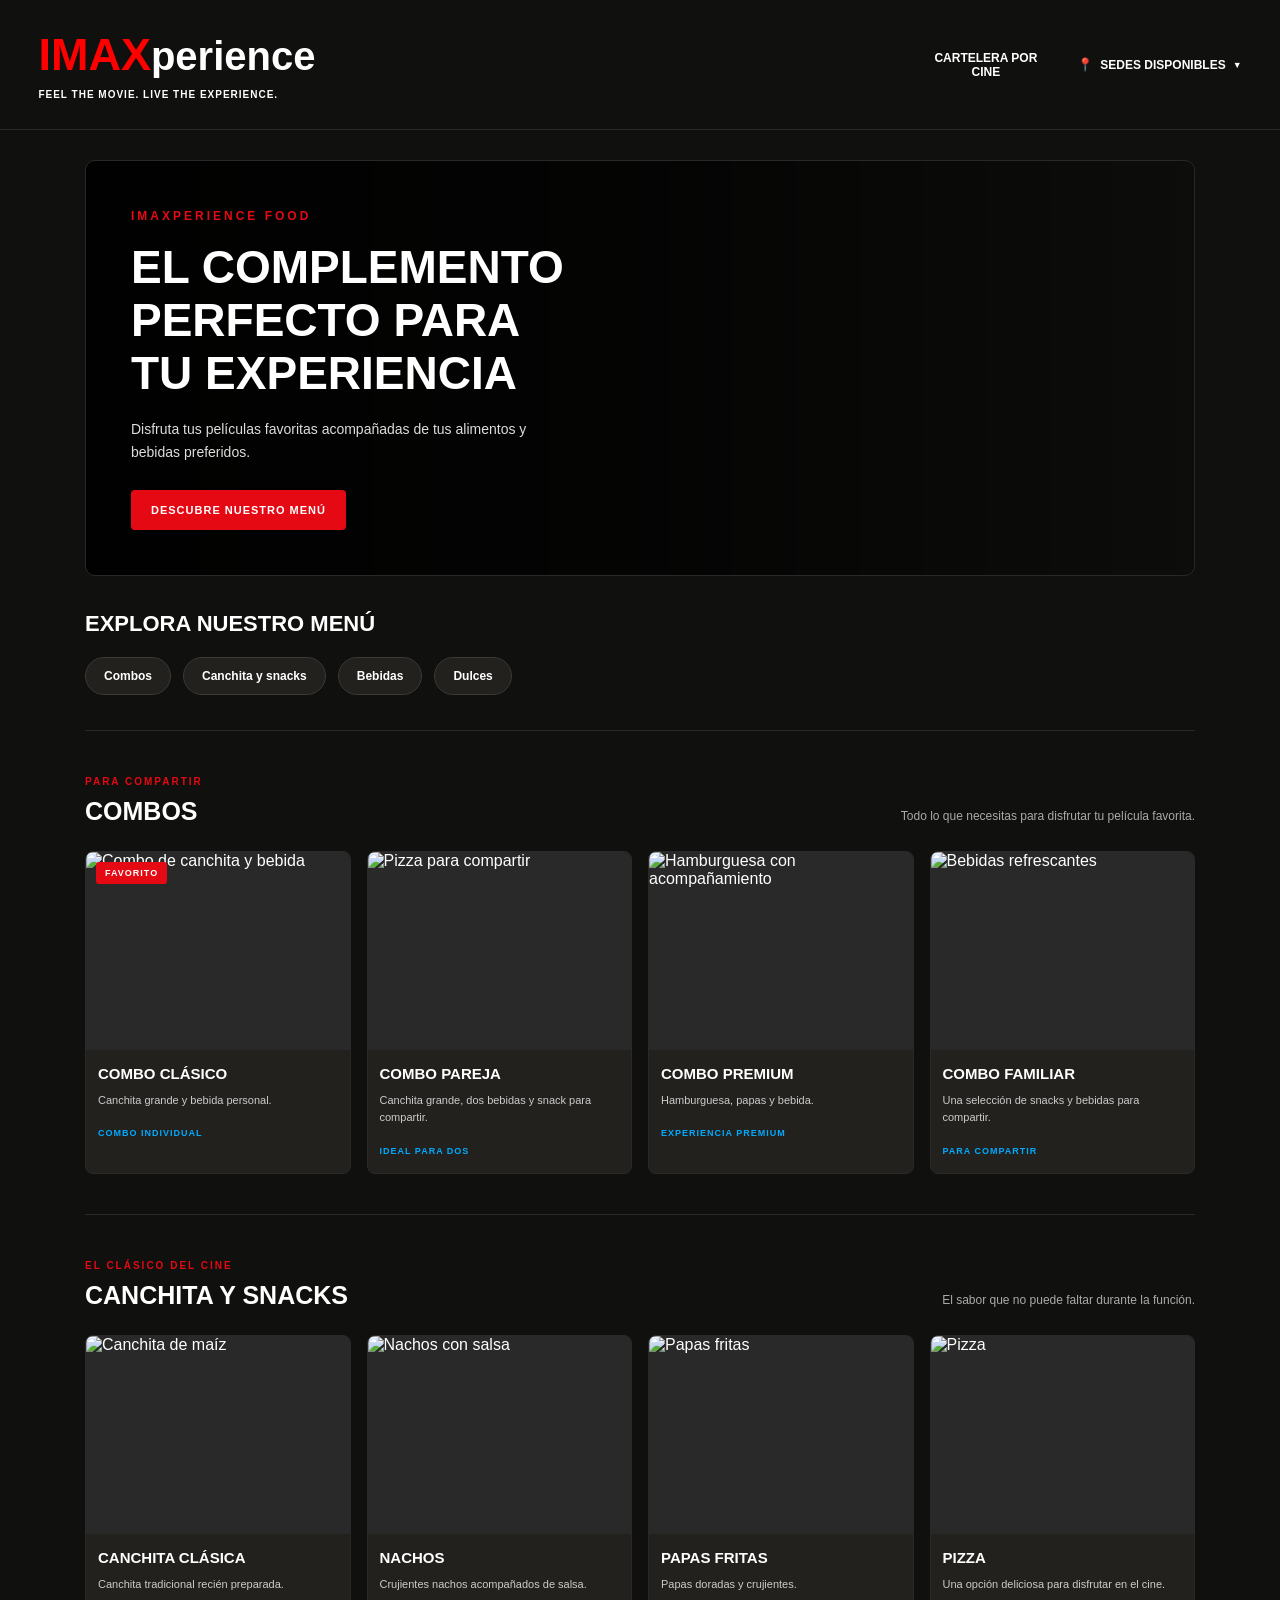
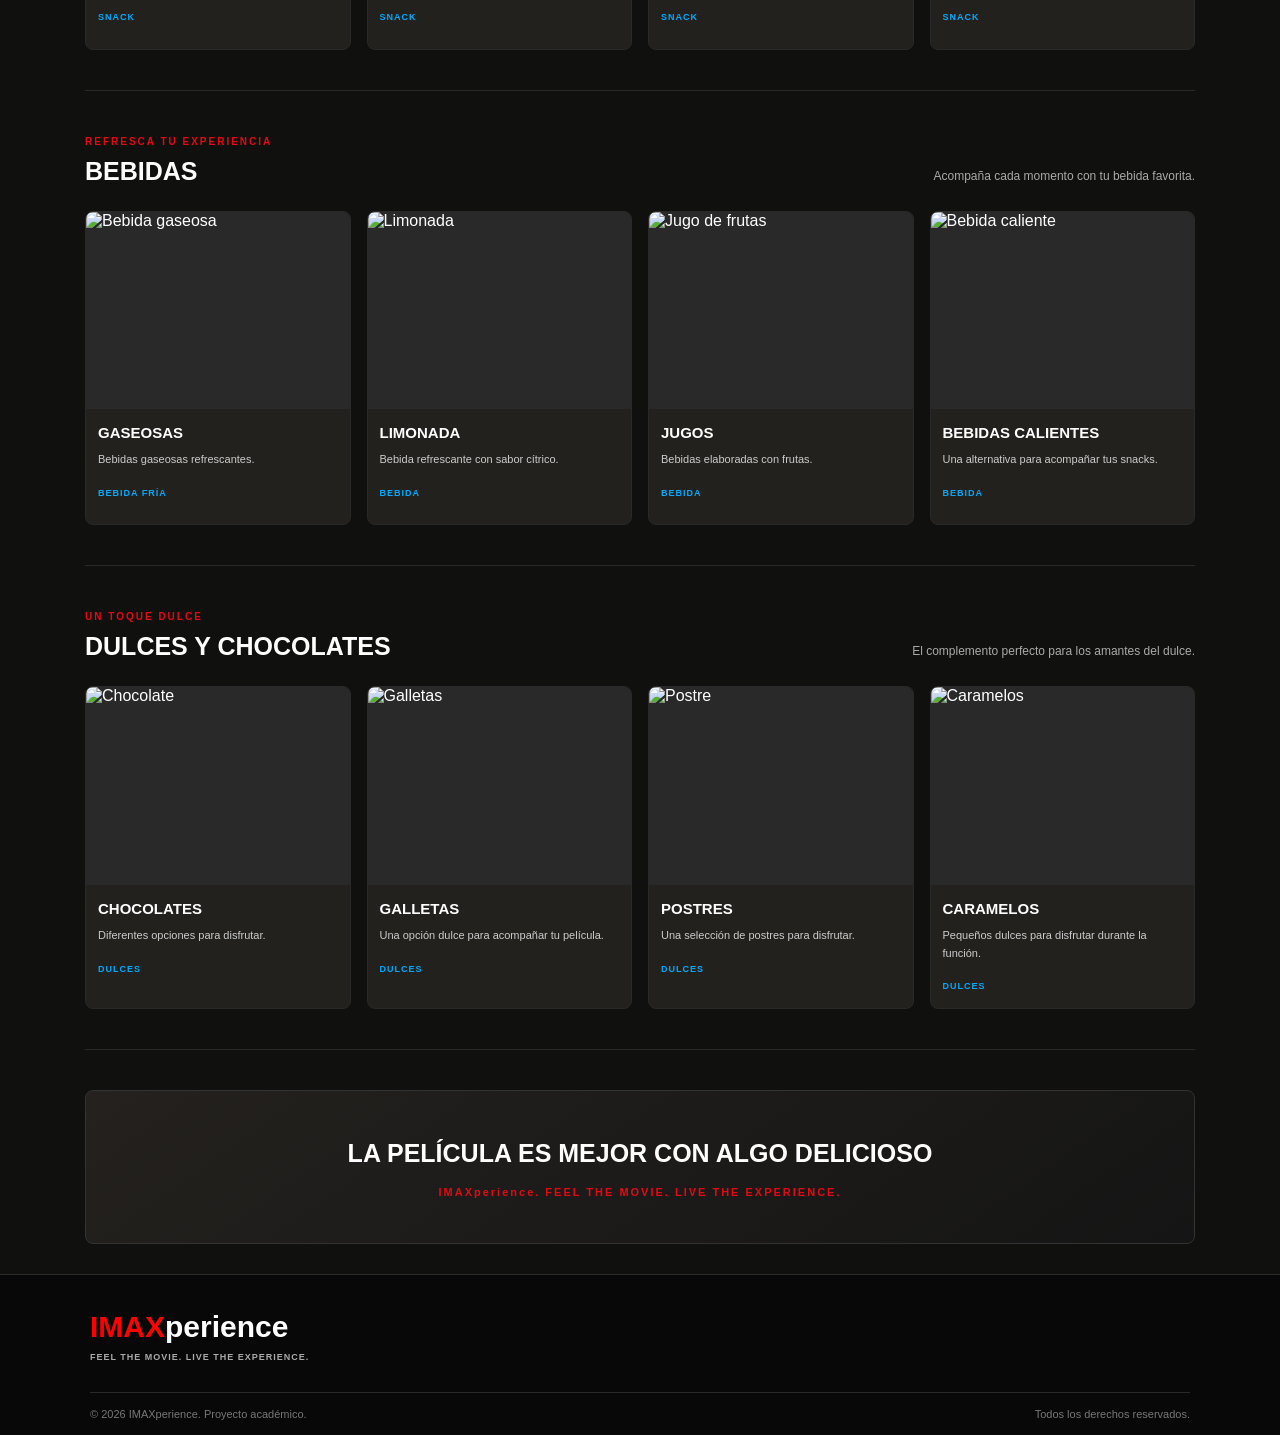
==== html/bebidas-alimentos.html @ a9de7a07 "Version 1.0" ====
<!DOCTYPE html>
<html lang="es">

<head>
    <meta charset="UTF-8">
    <meta name="viewport" content="width=device-width, initial-scale=1.0">
    <title>IMAXperience - Alimentos y Bebidas</title>
    <link rel="stylesheet" href="/css/style2.css">
    <link rel="icon" type="image/png"href="https://cdn-icons-png.flaticon.com/512/12941/12941000.png">
</head>

<body>

    <!--ENCABEZADO PRINCIPAL -->

    <header>

        <!-- LOGOTIPO -->
        <div class="logo">
            IMAX<span>perience</span>
            <small>FEEL THE MOVIE. LIVE THE EXPERIENCE.</small>
        </div>

        <!-- MENU DE NAVEGACION -->
        <nav aria-label="Menú principal">

            <a href="/html/index.html">
                CARTELERA POR<br>CINE
            </a>

            <!-- MENU DE SEDES -->
            <div class="menu-sedes">

                <details>

                    <summary>
                        <span class="ubicacion-icono">📍</span>
                        SEDES DISPONIBLES
                        <span class="flecha">▼</span>
                    </summary>

                    <ul class="lista-sedes">

                        <li>
                            <a href="../index.html#cartelera">
                                Sede Mallplaza Comas
                            </a>
                        </li>

                        <li>
                            <a href="../index.html#cartelera">
                                Sede Plaza Norte
                            </a>
                        </li>

                        <li>
                            <a href="../index.html#cartelera">
                                Sede Jockey Plaza
                            </a>
                        </li>

                        <li>
                            <a href="../index.html#cartelera">
                                Sede San Miguel
                            </a>
                        </li>

                    </ul>

                </details>

            </div>

        </nav>

    </header>


    <!-- CONTENIDO PRINCIPAL -->

    <main>

        <!-- BANNER PRINCIPAL -->
        <section class="banner">

            <div class="banner-contenido">

                <span class="etiqueta-banner">
                    IMAXPERIENCE FOOD
                </span>

                <h1>
                    EL COMPLEMENTO<br>
                    PERFECTO PARA<br>
                    TU EXPERIENCIA
                </h1>

                <p>
                    Disfruta tus películas favoritas acompañadas
                    de tus alimentos y bebidas preferidos.
                </p>

                <a href="#combos" class="boton-banner">
                    DESCUBRE NUESTRO MENÚ
                </a>

            </div>

        </section>


        <!-- NAVEGACION DE CATEGORIAS -->
        <section class="categorias">

            <h2>Explora nuestro menú</h2>

            <div class="categorias-lista">

                <a href="#combos">Combos</a>

                <a href="#canchita">Canchita y snacks</a>

                <a href="#bebidas">Bebidas</a>

                <a href="#dulces">Dulces</a>

            </div>

        </section>


        <!-- COMBOS -->

        <section class="seccion-menu" id="combos">

            <div class="encabezado-seccion">

                <div>
                    <span class="subtitulo">PARA COMPARTIR</span>
                    <h2>Combos</h2>
                </div>

                <p>
                    Todo lo que necesitas para disfrutar
                    tu película favorita.
                </p>

            </div>


            <div class="productos-grid">

                <!-- COMBO 1 -->
                <article class="producto">

                    <div class="producto-imagen">

                        <img
                            src="https://i.ibb.co/LdjCtdjN/Combo-IMAXperience-Palomitas-y-Refresco.png"
                            alt="Combo de canchita y bebida">

                        <span class="etiqueta-producto">
                            FAVORITO
                        </span>

                    </div>

                    <div class="producto-info">

                        <h3>Combo Clásico</h3>

                        <p>
                            Canchita grande y bebida personal.
                        </p>

                        <span class="producto-tipo">
                            COMBO INDIVIDUAL
                        </span>

                    </div>

                </article>


                <!-- COMBO 2 -->
                <article class="producto">

                    <div class="producto-imagen">

                        <img
                            src="https://i.ibb.co/ksWLN8v4/Screenshot-1.png"
                            alt="Pizza para compartir">

                    </div>

                    <div class="producto-info">

                        <h3>Combo Pareja</h3>

                        <p>
                            Canchita grande, dos bebidas y snack para compartir.
                        </p>

                        <span class="producto-tipo">
                            IDEAL PARA DOS
                        </span>

                    </div>

                </article>


                <!-- COMBO 3 -->
                <article class="producto">

                    <div class="producto-imagen">

                        <img
                            src="https://i.ibb.co/hJP3fN9D/Screenshot-2.png"
                            alt="Hamburguesa con acompañamiento">

                    </div>

                    <div class="producto-info">

                        <h3>Combo Premium</h3>

                        <p>
                            Hamburguesa, papas y bebida.
                        </p>

                        <span class="producto-tipo">
                            EXPERIENCIA PREMIUM
                        </span>

                    </div>

                </article>


                <!-- COMBO 4 -->
                <article class="producto">

                    <div class="producto-imagen">

                        <img
                            src="https://i.ibb.co/QsgWqzt/Screenshot-3.png"
                            alt="Bebidas refrescantes">

                    </div>

                    <div class="producto-info">

                        <h3>Combo Familiar</h3>

                        <p>
                            Una selección de snacks y bebidas para compartir.
                        </p>

                        <span class="producto-tipo">
                            PARA COMPARTIR
                        </span>

                    </div>

                </article>

            </div>

        </section>


        <!-- CANCHITA Y SNACK -->

        <section class="seccion-menu" id="canchita">

            <div class="encabezado-seccion">

                <div>
                    <span class="subtitulo">EL CLÁSICO DEL CINE</span>
                    <h2>Canchita y snacks</h2>
                </div>

                <p>
                    El sabor que no puede faltar
                    durante la función.
                </p>

            </div>


            <div class="productos-grid">

                <!-- PRODUCTO 1 -->
                <article class="producto">

                    <div class="producto-imagen">

                        <img
                            src="https://i.ibb.co/7JL54kq8/Screenshot-4.png"
                            alt="Canchita de maíz">

                    </div>

                    <div class="producto-info">

                        <h3>Canchita Clásica</h3>

                        <p>
                            Canchita tradicional recién preparada.
                        </p>

                        <span class="producto-tipo">
                            SNACK
                        </span>

                    </div>

                </article>


                <!-- PRODUCTO 2 -->
                <article class="producto">

                    <div class="producto-imagen">

                        <img
                            src="https://i.ibb.co/xtQ4vH1g/Screenshot-7.png"
                            alt="Nachos con salsa">

                    </div>

                    <div class="producto-info">

                        <h3>Nachos</h3>

                        <p>
                            Crujientes nachos acompañados de salsa.
                        </p>

                        <span class="producto-tipo">
                            SNACK
                        </span>

                    </div>

                </article>


                <!-- PRODUCTO 3 -->
                <article class="producto">

                    <div class="producto-imagen">

                        <img
                            src="https://i.ibb.co/Jw9P4fLy/Screenshot-6.png"
                            alt="Papas fritas">

                    </div>

                    <div class="producto-info">

                        <h3>Papas fritas</h3>

                        <p>
                            Papas doradas y crujientes.
                        </p>

                        <span class="producto-tipo">
                            SNACK
                        </span>

                    </div>

                </article>


                <!-- PRODUCTO 4 -->
                <article class="producto">

                    <div class="producto-imagen">

                        <img
                            src="https://i.ibb.co/M5V0fXKR/Screenshot-5.png"
                            alt="Pizza">

                    </div>

                    <div class="producto-info">

                        <h3>Pizza</h3>

                        <p>
                            Una opción deliciosa para disfrutar en el cine.
                        </p>

                        <span class="producto-tipo">
                            SNACK
                        </span>

                    </div>

                </article>

            </div>

        </section>


        <!-- BEBIDAS -->

        <section class="seccion-menu" id="bebidas">

            <div class="encabezado-seccion">

                <div>
                    <span class="subtitulo">REFRESCA TU EXPERIENCIA</span>
                    <h2>Bebidas</h2>
                </div>

                <p>
                    Acompaña cada momento con tu bebida favorita.
                </p>

            </div>


            <div class="productos-grid">

                <!-- BEBIDA 1 -->
                <article class="producto">

                    <div class="producto-imagen">

                        <img
                            src="https://media.istockphoto.com/id/477567550/es/foto/bebidas-helada.jpg?s=612x612&w=0&k=20&c=utvO5blVI8Ti37mn4vHsxxDo5ZvWlQO1RV6mh5e_Uvs="
                            alt="Bebida gaseosa">

                    </div>

                    <div class="producto-info">

                        <h3>Gaseosas</h3>

                        <p>
                            Bebidas gaseosas refrescantes.
                        </p>

                        <span class="producto-tipo">
                            BEBIDA FRÍA
                        </span>

                    </div>

                </article>


                <!-- BEBIDA 2 -->
                <article class="producto">

                    <div class="producto-imagen">

                        <img
                            src="https://encrypted-tbn0.gstatic.com/images?q=tbn:ANd9GcS3Hx197OhTMDud2_mzfgiNS9i6Vp8tEbKFYX1eVV7R6Q&s=10"
                            alt="Limonada">

                    </div>

                    <div class="producto-info">

                        <h3>Limonada</h3>

                        <p>
                            Bebida refrescante con sabor cítrico.
                        </p>

                        <span class="producto-tipo">
                            BEBIDA
                        </span>

                    </div>

                </article>


                <!-- BEBIDA 3 -->
                <article class="producto">

                    <div class="producto-imagen">

                        <img
                            src="https://dayamineral.pe/wp-content/uploads/2020/08/4_1070-3.jpg"
                            alt="Jugo de frutas">

                    </div>

                    <div class="producto-info">

                        <h3>Jugos</h3>

                        <p>
                            Bebidas elaboradas con frutas.
                        </p>

                        <span class="producto-tipo">
                            BEBIDA
                        </span>

                    </div>

                </article>


                <!-- BEBIDA 4 -->
                <article class="producto">

                    <div class="producto-imagen">

                        <img
                            src="https://images.unsplash.com/photo-1517701604599-bb29b565090c?w=700"
                            alt="Bebida caliente">

                    </div>

                    <div class="producto-info">

                        <h3>Bebidas calientes</h3>

                        <p>
                            Una alternativa para acompañar tus snacks.
                        </p>

                        <span class="producto-tipo">
                            BEBIDA
                        </span>

                    </div>

                </article>

            </div>

        </section>


        <!-- DULCES -->

        <section class="seccion-menu" id="dulces">

            <div class="encabezado-seccion">

                <div>
                    <span class="subtitulo">UN TOQUE DULCE</span>
                    <h2>Dulces y chocolates</h2>
                </div>

                <p>
                    El complemento perfecto para los amantes del dulce.
                </p>

            </div>


            <div class="productos-grid">

                <!-- DULCE 1 -->
                <article class="producto">

                    <div class="producto-imagen">

                        <img
                            src="https://chocolatedecanarias.es/wp-content/uploads/2023/10/hersheys-chocolate.jpg"
                            alt="Chocolate">

                    </div>

                    <div class="producto-info">

                        <h3>Chocolates</h3>

                        <p>
                            Diferentes opciones para disfrutar.
                        </p>

                        <span class="producto-tipo">
                            DULCES
                        </span>

                    </div>

                </article>


                <!-- DULCE 2 -->
                <article class="producto">

                    <div class="producto-imagen">

                        <img
                            src="https://images.unsplash.com/photo-1499636136210-6f4ee915583e?w=700"
                            alt="Galletas">

                    </div>

                    <div class="producto-info">

                        <h3>Galletas</h3>

                        <p>
                            Una opción dulce para acompañar tu película.
                        </p>

                        <span class="producto-tipo">
                            DULCES
                        </span>

                    </div>

                </article>


                <!-- DULCE 3 -->
                <article class="producto">

                    <div class="producto-imagen">

                        <img
                            src="https://images.unsplash.com/photo-1488477181946-6428a0291777?w=700"
                            alt="Postre">

                    </div>

                    <div class="producto-info">

                        <h3>Postres</h3>

                        <p>
                            Una selección de postres para disfrutar.
                        </p>

                        <span class="producto-tipo">
                            DULCES
                        </span>

                    </div>

                </article>


                <!-- DULCE 4 -->
                <article class="producto">

                    <div class="producto-imagen">

                        <img
                            src="https://lix.li/zgCMP"
                            alt="Caramelos">

                    </div>

                    <div class="producto-info">

                        <h3>Caramelos</h3>

                        <p>
                            Pequeños dulces para disfrutar durante la función.
                        </p>

                        <span class="producto-tipo">
                            DULCES
                        </span>

                    </div>

                </article>

            </div>

        </section>


        <!-- MENSAJE FINAL -->
        <section class="mensaje-final">

            <h2>LA PELÍCULA ES MEJOR CON ALGO DELICIOSO</h2>

            <p>
                IMAXperience. FEEL THE MOVIE. LIVE THE EXPERIENCE.
            </p>

        </section>

    </main>


    <!-- PIE DE PAGINA -->

    <footer>

        <div class="footer-contenido">

            <div class="footer-logo">
                IMAX<span>perience</span>

                <p>FEEL THE MOVIE. LIVE THE EXPERIENCE.</p>
            </div>

        </div>

        <div class="footer-inferior">

            <p>© 2026 IMAXperience. Proyecto académico.</p>

            <p>Todos los derechos reservados.</p>

        </div>

    </footer>

</body>
</html>
---- css/style2.css ----
/* CONFIGURACION GENERAL */

* {
    margin: 0;
    padding: 0;
    box-sizing: border-box;
}

html {
    scroll-behavior: smooth;
}

body {
    background-color: #10100e;
    color: white;
    font-family: Arial, Helvetica, sans-serif;
    overflow-x: hidden;
}

img {
    max-width: 100%;
    display: block;
}

a {
    -webkit-tap-highlight-color: transparent;
}


/* ENCABEZADO */

header {
    width: 100%;
    min-height: 130px;
    padding: 20px 3%;

    display: flex;
    align-items: center;
    justify-content: space-between;

    border-bottom: 1px solid #292929;

    position: relative;
    z-index: 100;

    gap: 25px;
}


/* LOGOTIPO*/

.logo {
    color: red;
    font-size: 45px;
    font-weight: bold;
    white-space: nowrap;
}

.logo span {
    color: white;
    font-size: 40px;
}

.logo small {
    display: block;
    color: white;
    font-size: 10px;
    letter-spacing: 1px;
    margin-top: 8px;
}


/* MENU PRINCIPAL */

nav {
    display: flex;
    align-items: center;
    justify-content: center;
    gap: 40px;
}

nav > a {
    color: white;
    text-decoration: none;

    font-size: 12px;
    font-weight: bold;
    text-align: center;
    text-transform: uppercase;

    transition: color 0.3s ease,
                transform 0.3s ease;
}

nav > a:hover,
nav > a.activo {
    color: #00aaff;
}

nav > a:hover {
    transform: translateY(-2px);
}

nav > a:focus-visible {
    outline: 2px solid #00aaff;
    outline-offset: 5px;
}


/* MENU DE SEDES */

.menu-sedes {
    position: relative;
}

.menu-sedes summary {
    list-style: none;
    cursor: pointer;

    color: white;
    font-size: 12px;
    font-weight: bold;
    text-align: center;

    display: flex;
    align-items: center;
    justify-content: center;
    gap: 7px;

    transition: color 0.3s ease;
}

.menu-sedes summary::-webkit-details-marker {
    display: none;
}

.menu-sedes summary::marker {
    content: "";
}

.menu-sedes summary:hover {
    color: #00aaff;
}

.ubicacion-icono {
    font-size: 13px;
}

.flecha {
    font-size: 9px;
    transition: transform 0.3s ease;
}

.menu-sedes details[open] .flecha {
    transform: rotate(180deg);
}

.lista-sedes {
    position: absolute;
    top: calc(100% + 15px);
    right: 0;

    width: 230px;

    background-color: #22211e;
    border: 1px solid #393939;
    border-radius: 7px;

    list-style: none;
    padding: 6px;

    box-shadow: 0 8px 20px rgba(0, 0, 0, 0.5);

    z-index: 200;
}

.lista-sedes li {
    width: 100%;
}

.lista-sedes li a {
    display: block;
    padding: 12px 10px;

    color: white;
    text-decoration: none;

    font-size: 12px;
    font-weight: bold;

    border-radius: 4px;

    transition: background-color 0.3s ease,
                color 0.3s ease;
}

.lista-sedes li a:hover {
    background-color: #333;
    color: #00aaff;
}


/* CONTENIDO PRINCIPAL */

main {
    width: 100%;
    max-width: 1150px;

    margin: 0 auto;
    padding: 30px 20px;
}


/* BANNER PRINCIPAL */

.banner {
    min-height: 380px;

    display: flex;
    align-items: center;

    padding: 45px;

    border-radius: 10px;
    overflow: hidden;

    background:
        linear-gradient(
            90deg,
            rgba(0, 0, 0, 0.95) 0%,
            rgba(0, 0, 0, 0.75) 50%,
            rgba(0, 0, 0, 0.2) 100%
        ),
        url("https://images.unsplash.com/photo-1489599849927-2ee91cede3ba?w=1600")
        center / cover no-repeat;

    border: 1px solid #292929;
}

.banner-contenido {
    max-width: 550px;
}

.etiqueta-banner {
    display: inline-block;

    color: #e50914;
    font-size: 12px;
    font-weight: bold;
    letter-spacing: 3px;

    margin-bottom: 18px;
}

.banner h1 {
    font-size: clamp(28px, 4vw, 46px);
    line-height: 1.15;
    font-weight: 900;

    margin-bottom: 18px;
}

.banner p {
    color: #ddd;
    font-size: 14px;
    line-height: 1.7;

    max-width: 430px;
    margin-bottom: 25px;
}

.boton-banner {
    display: inline-block;

    background-color: #e50914;
    color: white;

    text-decoration: none;
    font-size: 11px;
    font-weight: bold;
    letter-spacing: 1px;

    padding: 14px 20px;
    border-radius: 4px;

    transition: background-color 0.3s ease,
                transform 0.3s ease;
}

.boton-banner:hover {
    background-color: #b20710;
    transform: translateY(-3px);
}


/* CATEGORIAS */

.categorias {
    padding: 35px 0;

    border-bottom: 1px solid #292929;
}

.categorias h2 {
    font-size: 22px;
    text-transform: uppercase;
    margin-bottom: 20px;
}

.categorias-lista {
    display: flex;
    flex-wrap: wrap;
    gap: 12px;
}

.categorias-lista a {
    display: inline-block;

    padding: 11px 18px;

    color: white;
    background-color: #22211e;

    border: 1px solid #393939;
    border-radius: 25px;

    text-decoration: none;
    font-size: 12px;
    font-weight: bold;

    transition: background-color 0.3s ease,
                border-color 0.3s ease;
}

.categorias-lista a:hover {
    background-color: #e50914;
    border-color: #e50914;
}


/* SECCIONES DEL MENU*/

.seccion-menu {
    padding: 40px 0;

    border-bottom: 1px solid #292929;

    scroll-margin-top: 20px;
}

.encabezado-seccion {
    display: flex;
    justify-content: space-between;
    align-items: flex-end;

    gap: 20px;

    margin-bottom: 25px;
}

.subtitulo {
    color: #e50914;
    font-size: 10px;
    font-weight: bold;
    letter-spacing: 2px;
}

.encabezado-seccion h2 {
    font-size: 25px;
    text-transform: uppercase;
    margin-top: 8px;
}

.encabezado-seccion p {
    color: #aaa;
    font-size: 12px;
    line-height: 1.6;

    max-width: 300px;
    text-align: right;
}


/* GRID DE PRODUCTOS */

.productos-grid {
    display: grid;

    grid-template-columns: repeat(4, minmax(0, 1fr));

    gap: 22px 16px;
}


/* TARJETAS DE PRODUCTOS */

.producto {
    background-color: #22211e;

    border: 1px solid #292929;
    border-radius: 8px;

    overflow: hidden;

    transition: transform 0.3s ease,
                box-shadow 0.3s ease,
                border-color 0.3s ease;
}

.producto:hover {
    transform: translateY(-5px);

    border-color: #444;

    box-shadow: 0 10px 25px rgba(0, 0, 0, 0.4);
}


/* IMAGEN DEL PRODUCTO */

.producto-imagen {
    width: 100%;
    aspect-ratio: 4 / 3;

    position: relative;
    overflow: hidden;

    background-color: #292929;
}

.producto-imagen img {
    width: 100%;
    height: 100%;

    object-fit: cover;
    object-position: center;

    transition: transform 0.4s ease;
}

.producto:hover .producto-imagen img {
    transform: scale(1.06);
}


/* ETIQUETA DEL PRODUCTO*/

.etiqueta-producto {
    position: absolute;

    top: 10px;
    left: 10px;

    background-color: #e50914;
    color: white;

    padding: 6px 9px;

    font-size: 9px;
    font-weight: bold;
    letter-spacing: 1px;

    border-radius: 3px;
}


/* INFORMACION DEL PRODUCTO*/

.producto-info {
    padding: 15px 12px;
    min-height: 115px;
}

.producto-info h3 {
    font-size: 15px;
    text-transform: uppercase;

    margin-bottom: 10px;
}

.producto-info p {
    color: #ccc;
    font-size: 11px;
    line-height: 1.6;

    margin-bottom: 13px;
}

.producto-tipo {
    display: inline-block;

    color: #00aaff;

    font-size: 9px;
    font-weight: bold;
    letter-spacing: 1px;
}


/* MENSAJE FINAL */

.mensaje-final {
    margin-top: 40px;
    padding: 45px 20px;

    background: linear-gradient(145deg, #24211e, #151515);

    border: 1px solid #333;
    border-radius: 8px;

    text-align: center;
}

.mensaje-final h2 {
    font-size: clamp(17px, 3vw, 25px);
    line-height: 1.4;

    margin-bottom: 15px;
}

.mensaje-final p {
    color: #e50914;
    font-size: 11px;
    font-weight: bold;
    letter-spacing: 2px;
}


/* PIE DE PAGINA */

footer {
    background-color: #080808;
    border-top: 1px solid #292929;

    padding: 35px 5% 15px;
}

.footer-contenido {
    max-width: 1100px;
    margin: 0 auto;

    display: flex;
    justify-content: space-between;
    align-items: center;

    gap: 30px;
}

.footer-logo {
    color: red;
    font-size: 30px;
    font-weight: bold;
}

.footer-logo span {
    color: white;
}

.footer-logo p {
    color: #aaa;
    font-size: 9px;
    letter-spacing: 1px;
    margin-top: 8px;
}

.footer-enlaces {
    display: flex;
    flex-wrap: wrap;
    gap: 20px;
}

.footer-enlaces a {
    color: #ccc;
    text-decoration: none;
    font-size: 12px;

    transition: color 0.3s ease;
}

.footer-enlaces a:hover {
    color: #e50914;
}

.footer-inferior {
    max-width: 1100px;
    margin: 30px auto 0;

    padding-top: 15px;

    border-top: 1px solid #292929;

    display: flex;
    justify-content: space-between;
    gap: 15px;
    flex-wrap: wrap;
}

.footer-inferior p {
    color: #777;
    font-size: 11px;
}


/* RESPONSIVE - TABLETS*/

@media (max-width: 900px) {

    header {
        flex-wrap: wrap;
        justify-content: center;
        gap: 25px;
    }

    nav {
        gap: 25px;
        flex-wrap: wrap;
    }

    .productos-grid {
        grid-template-columns: repeat(3, minmax(0, 1fr));
    }

    .banner {
        min-height: 340px;
    }

}


/* RESPONSIVE - CELULARES */

@media (max-width: 650px) {

    header {
        flex-direction: column;
        align-items: center;

        gap: 25px;
        padding: 20px 15px;
    }

    .logo {
        font-size: 40px;
        text-align: center;
    }

    .logo span {
        font-size: 35px;
    }

    .logo small {
        font-size: 9px;
    }

    nav {
        width: 100%;

        display: flex;
        flex-wrap: wrap;

        justify-content: center;
        align-items: center;

        gap: 20px;
    }

    nav > a {
        font-size: 10px;
    }

    .menu-sedes {
        width: 100%;
        display: flex;
        justify-content: center;
    }

    .menu-sedes summary {
        font-size: 11px;
    }

    .lista-sedes {
        width: min(260px, 90vw);

        right: 50%;
        transform: translateX(50%);

        top: calc(100% + 12px);
    }

    main {
        width: calc(100% - 24px);
        padding: 20px 0;
    }

    .banner {
        min-height: 350px;
        padding: 25px 20px;
        background-position: center;
    }

    .banner h1 {
        font-size: 30px;
    }

    .banner p {
        font-size: 12px;
    }

    .categorias {
        padding: 25px 0;
    }

    .categorias h2 {
        font-size: 19px;
    }

    .categorias-lista {
        gap: 9px;
    }

    .categorias-lista a {
        font-size: 10px;
        padding: 10px 13px;
    }

    .encabezado-seccion {
        flex-direction: column;
        align-items: flex-start;
        gap: 10px;
    }

    .encabezado-seccion h2 {
        font-size: 21px;
    }

    .encabezado-seccion p {
        text-align: left;
    }

    .productos-grid {
        grid-template-columns: repeat(2, minmax(0, 1fr));
        gap: 18px 12px;
    }

    .producto-info {
        padding: 12px 9px;
    }

    .producto-info h3 {
        font-size: 12px;
    }

    .producto-info p {
        font-size: 10px;
    }

    .mensaje-final {
        padding: 30px 15px;
    }

    .footer-contenido {
        flex-direction: column;
        align-items: flex-start;
    }

    .footer-enlaces {
        gap: 15px;
    }

}


/* RESPONSIVE - CELULARES PEQUEÑOS */

@media (max-width: 400px) {

    .logo {
        font-size: 34px;
    }

    .logo span {
        font-size: 30px;
    }

    .banner {
        min-height: 320px;
        padding: 20px 15px;
    }

    .banner h1 {
        font-size: 25px;
    }

    .banner p {
        font-size: 11px;
    }

    .productos-grid {
        grid-template-columns: repeat(2, minmax(0, 1fr));
        gap: 14px 9px;
    }

    .producto-info {
        padding: 10px 7px;
    }

    .producto-info h3 {
        font-size: 10px;
    }

    .producto-info p {
        font-size: 9px;
    }

    .producto-tipo {
        font-size: 8px;
    }

    .footer-inferior {
        flex-direction: column;
    }

}


/* ACCESIBILIDAD*/

@media (prefers-reduced-motion: reduce) {

    *,
    *::before,
    *::after {
        scroll-behavior: auto !important;
        transition-duration: 0.01ms !important;
        animation-duration: 0.01ms !important;
    }

}
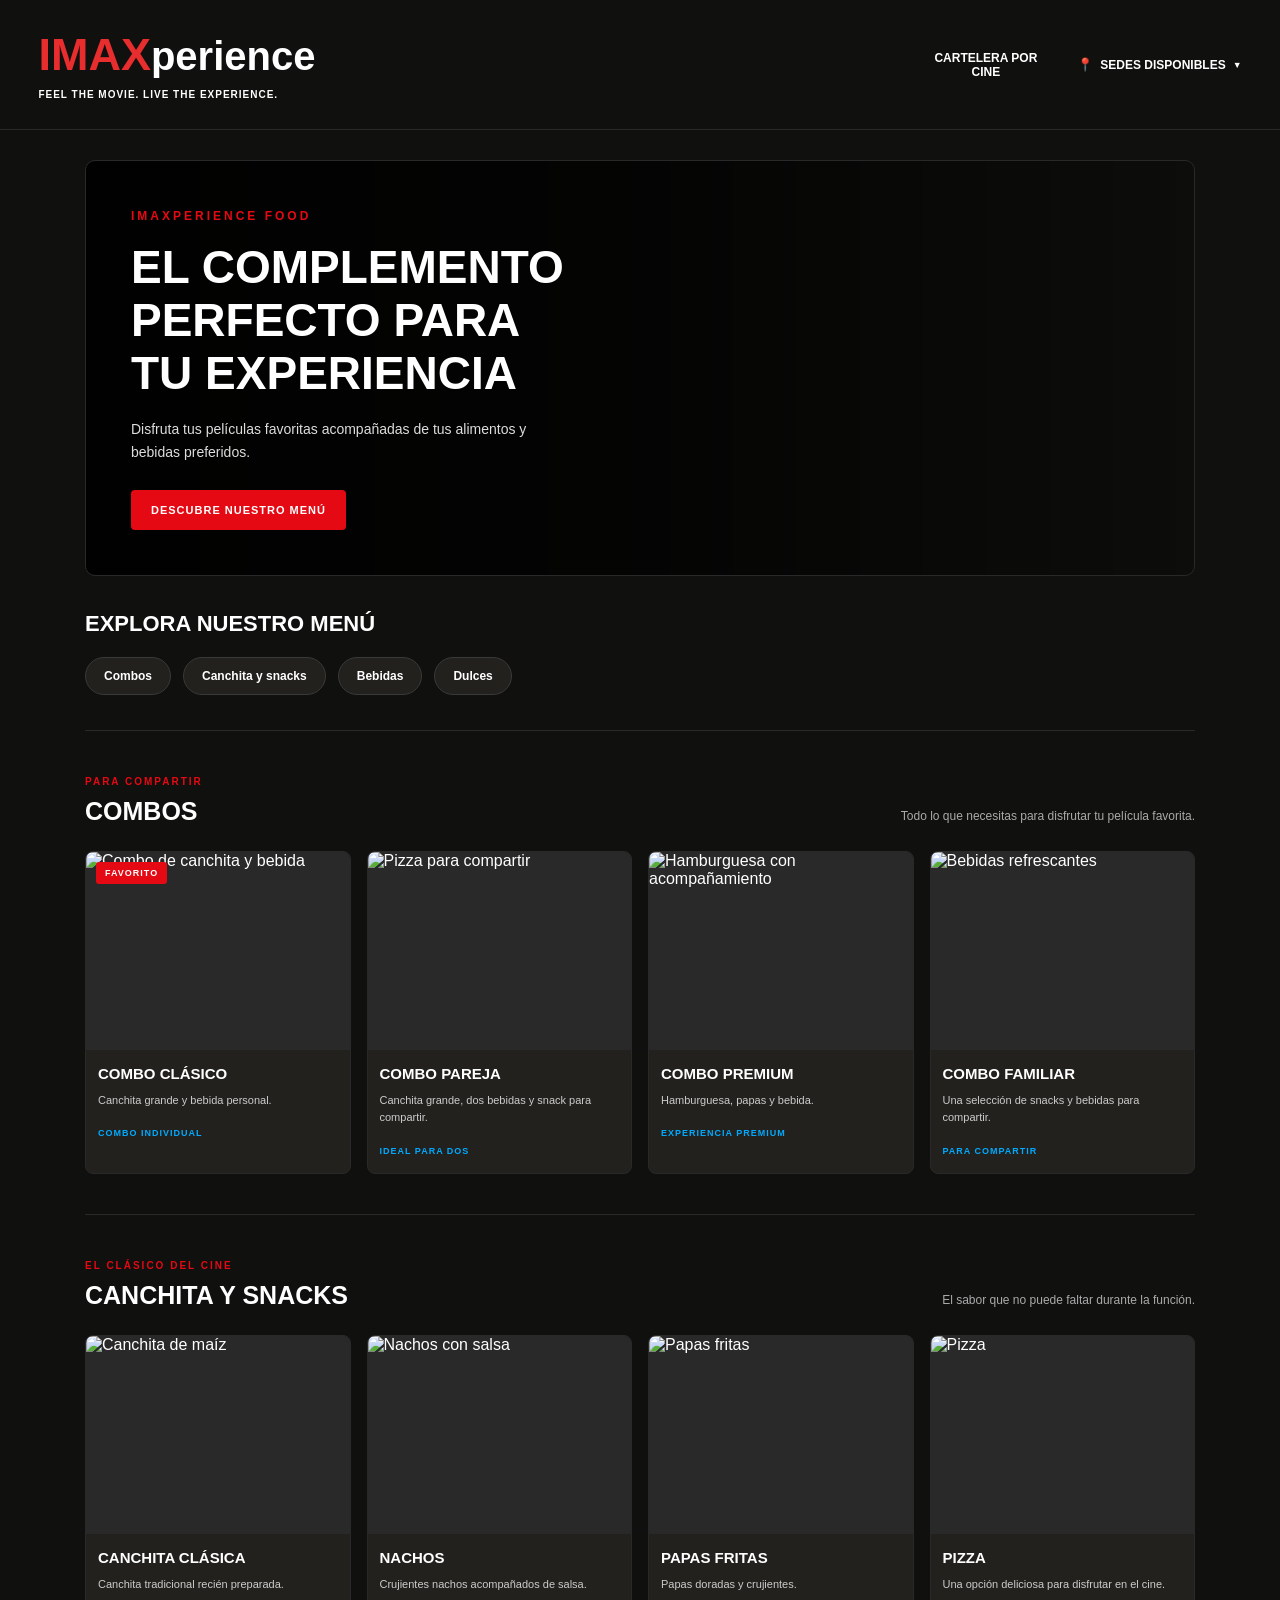
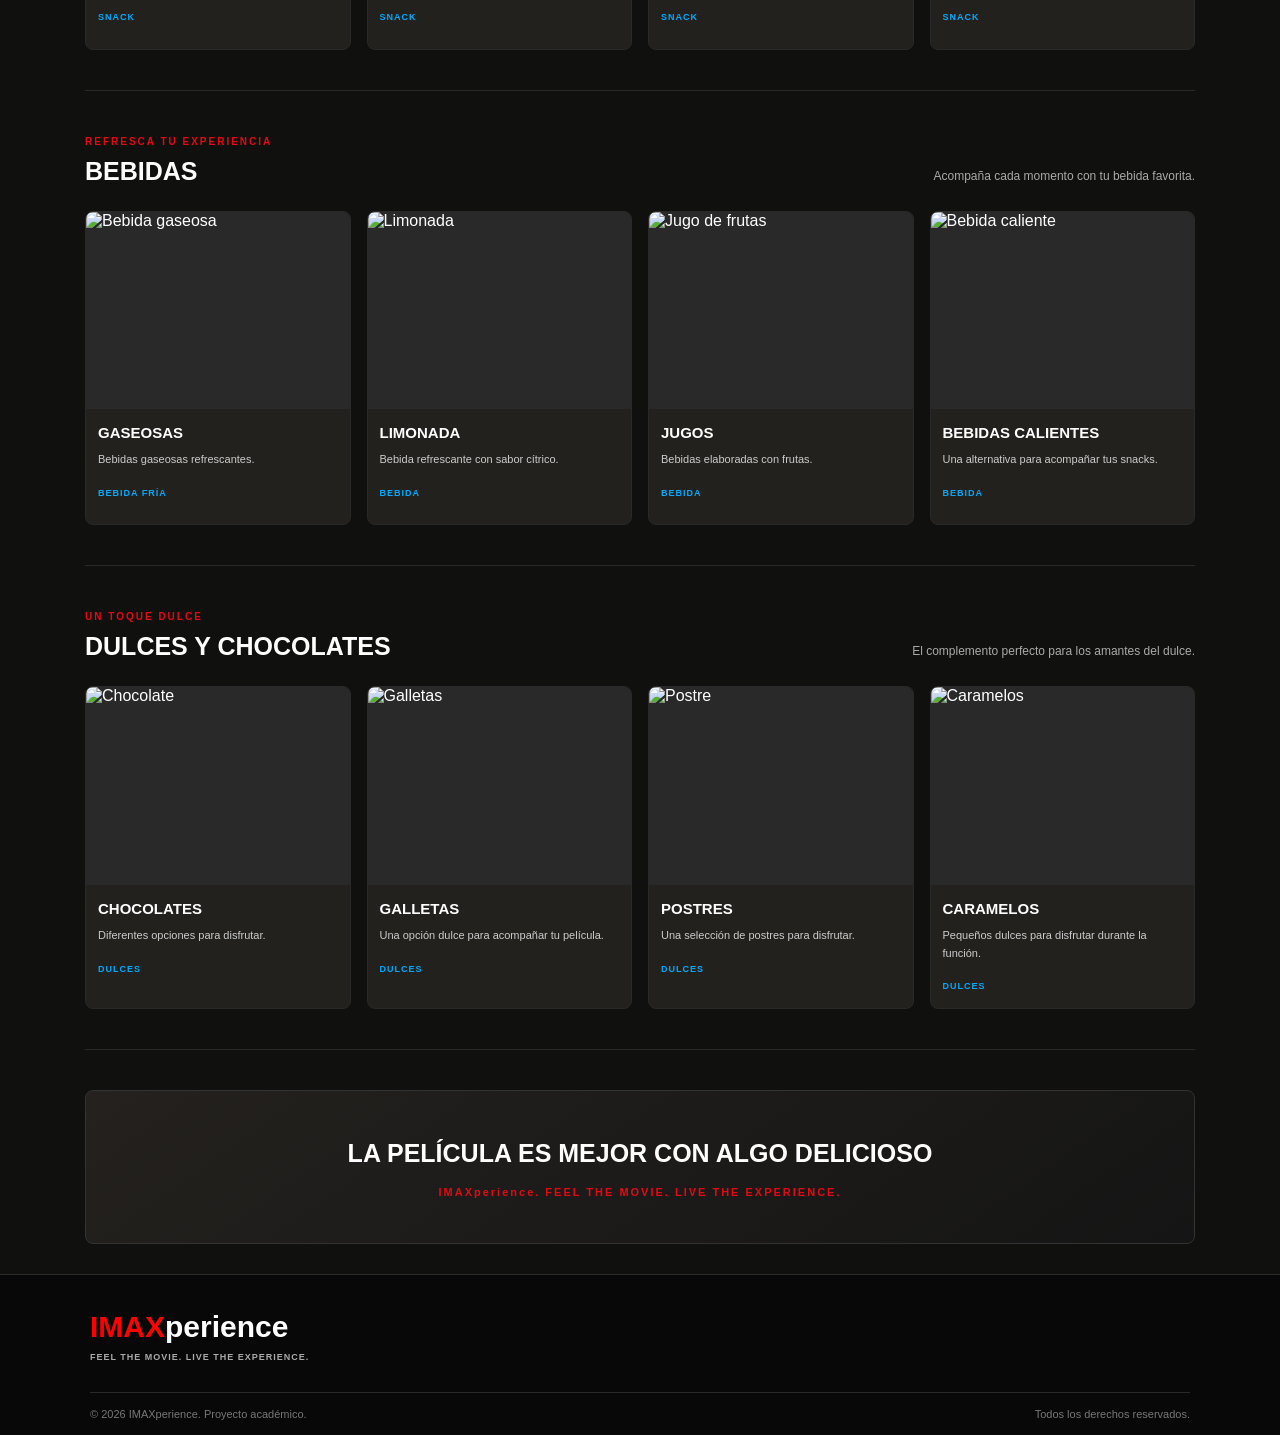
==== commit 061b8cc8: "Version 1.1" ====
--- a/html/bebidas-alimentos.html
+++ b/html/bebidas-alimentos.html
@@ -42,25 +42,25 @@
                     <ul class="lista-sedes">
 
                         <li>
-                            <a href="../index.html#cartelera">
+                            <a href="">
                                 Sede Mallplaza Comas
                             </a>
                         </li>
 
                         <li>
-                            <a href="../index.html#cartelera">
+                            <a href="">
                                 Sede Plaza Norte
                             </a>
                         </li>
 
                         <li>
-                            <a href="../index.html#cartelera">
+                            <a href="">
                                 Sede Jockey Plaza
                             </a>
                         </li>
 
                         <li>
-                            <a href="../index.html#cartelera">
+                            <a href="">
                                 Sede San Miguel
                             </a>
                         </li>
--- a/css/style2.css
+++ b/css/style2.css
@@ -50,7 +50,7 @@
 /* LOGOTIPO*/
 
 .logo {
-    color: red;
+    color: rgb(231, 45, 45);
     font-size: 45px;
     font-weight: bold;
     white-space: nowrap;
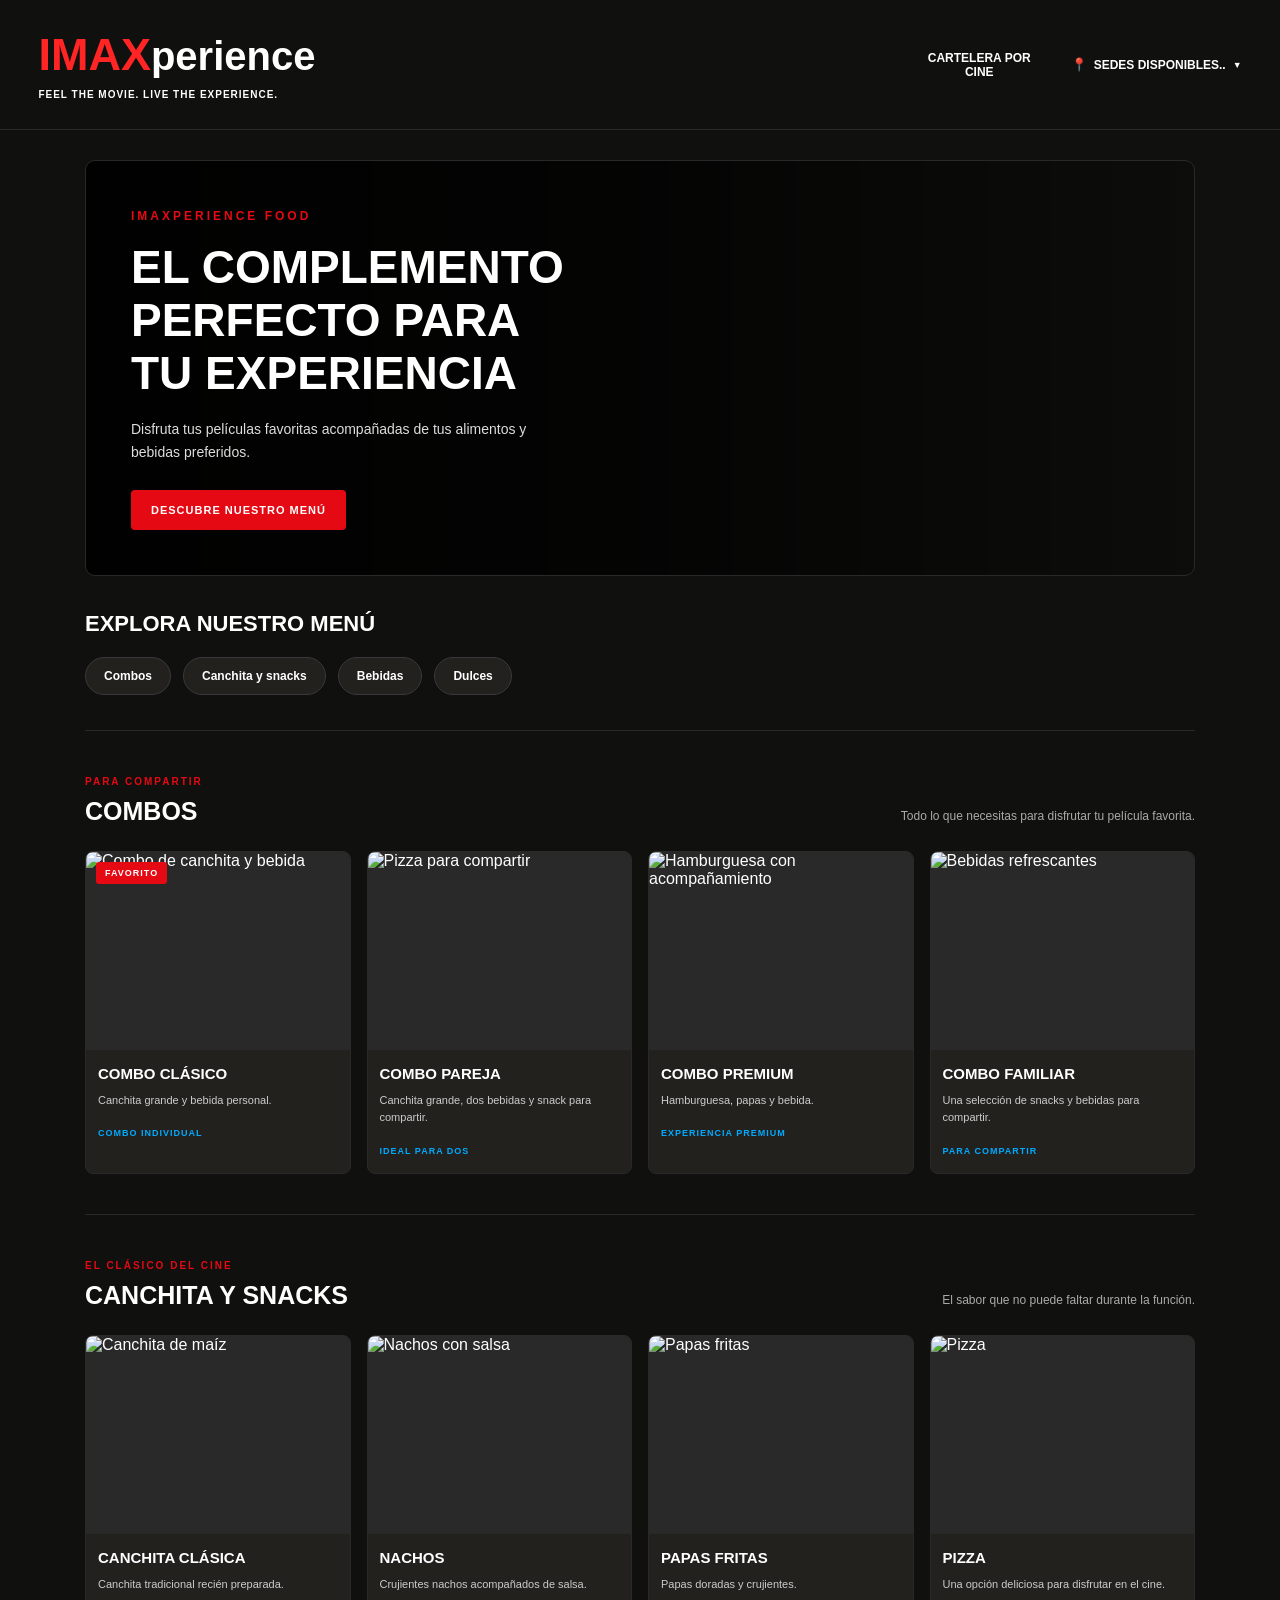
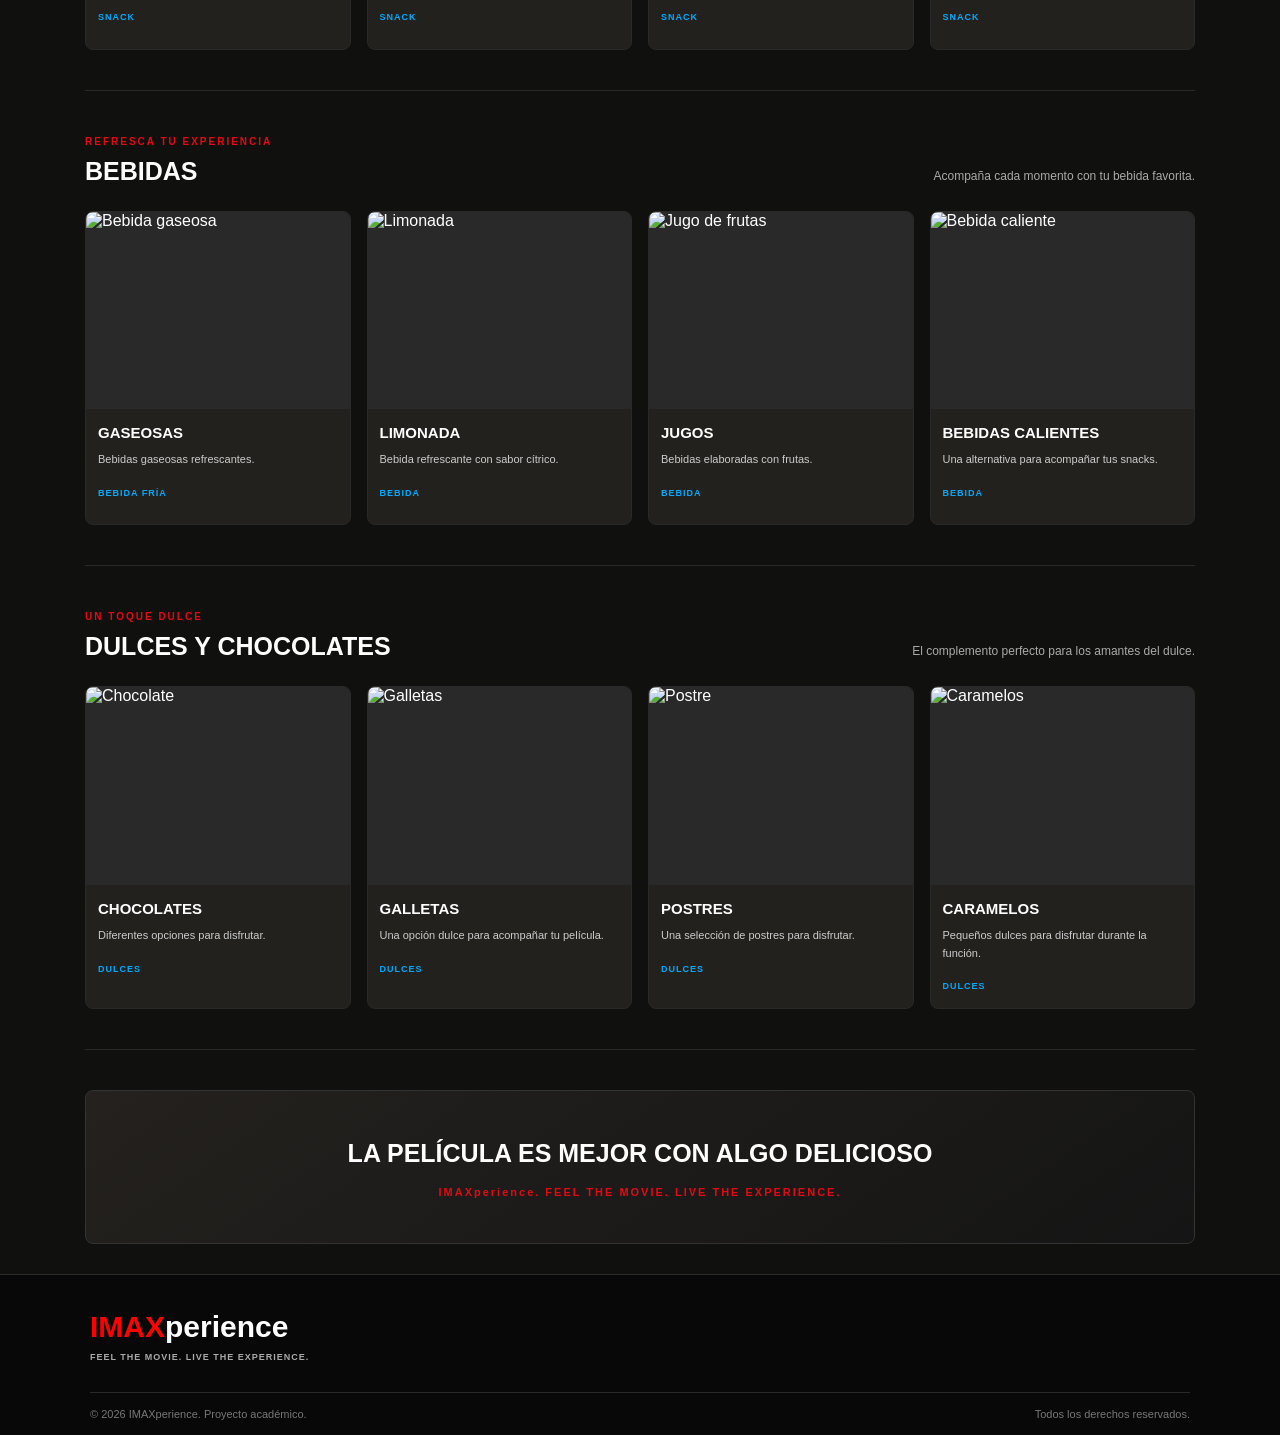
==== commit fe0dfa28: "version 1.2" ====
--- a/html/bebidas-alimentos.html
+++ b/html/bebidas-alimentos.html
@@ -35,7 +35,7 @@
 
                     <summary>
                         <span class="ubicacion-icono">📍</span>
-                        SEDES DISPONIBLES
+                        SEDES DISPONIBLES..
                         <span class="flecha">▼</span>
                     </summary>
 
--- a/css/style2.css
+++ b/css/style2.css
@@ -50,7 +50,7 @@
 /* LOGOTIPO*/
 
 .logo {
-    color: rgb(231, 45, 45);
+    color: rgb(255, 37, 37);
     font-size: 45px;
     font-weight: bold;
     white-space: nowrap;
